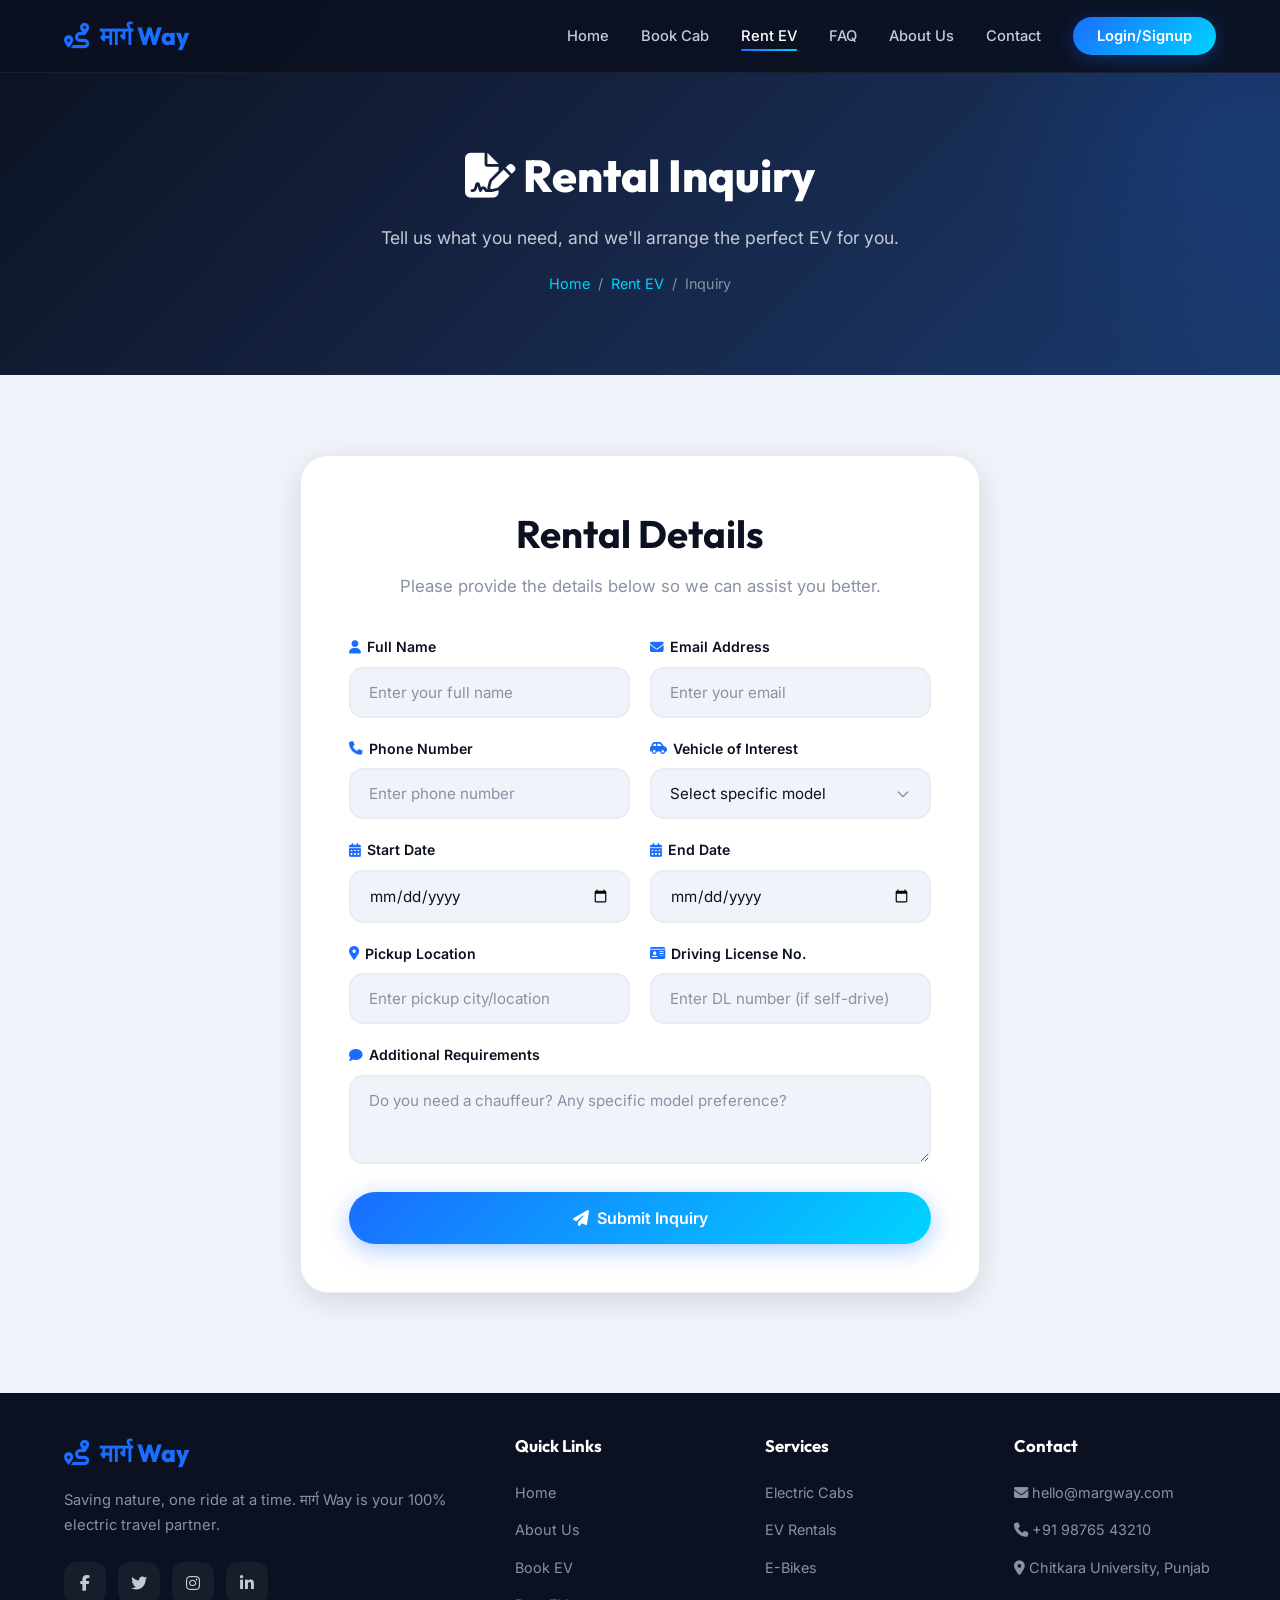
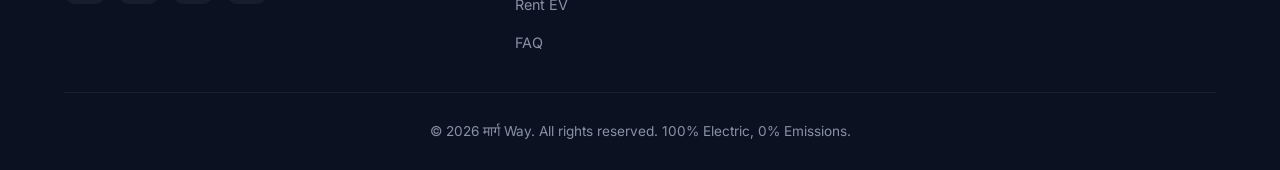
==== rent-form.html @ f296d5d8 "Add files via upload" ====
<!DOCTYPE html>
<html lang="en">

<head>
    <meta charset="UTF-8" />
    <meta name="viewport" content="width=device-width, initial-scale=1.0" />
    <title>Rent EV Inquiry — मार्ग Way</title>
    <meta name="description"
        content="Inquire about renting an EV with मार्ग Way. Tell us your requirements and we'll get you the perfect electric ride." />
    <link rel="stylesheet" href="css/style.css" />
    <link rel="stylesheet" href="https://cdnjs.cloudflare.com/ajax/libs/font-awesome/6.5.1/css/all.min.css" />
</head>

<body>

    <!-- ========== NAVBAR ========== -->
    <input type="checkbox" id="nav-toggle" class="nav-toggle">
    <nav class="navbar" id="navbar">
        <div class="container">
            <a href="index.html" class="navbar-logo">
                <i class="fas fa-route"></i>
                <span>मार्ग Way</span>
            </a>
            <ul class="nav-links" id="navLinks">
                <li><a href="index.html">Home</a></li>
                <li><a href="book.html">Book Cab</a></li>
                <li><a href="rent.html" class="active">Rent EV</a></li>
                <li><a href="faq.html">FAQ</a></li>
                <li><a href="about.html">About Us</a></li>
                <li><a href="contact.html">Contact</a></li>
                <li><a href="login.html" class="nav-cta">Login/Signup</a></li>
            </ul>
            <label for="nav-toggle" class="hamburger" id="hamburger">
                <span></span><span></span><span></span>
            </label>
        </div>
    </nav>

    <!-- ========== PAGE HEADER ========== -->
    <section class="page-header">
        <div class="container">
            <h1><i class="fas fa-file-signature"></i> Rental Inquiry</h1>
            <p>Tell us what you need, and we'll arrange the perfect EV for you.</p>
            <div class="breadcrumb">
                <a href="index.html">Home</a> <span>/</span> <a href="rent.html">Rent EV</a> <span>/</span>
                <span>Inquiry</span>
            </div>
        </div>
    </section>

    <!-- ========== INQUIRY FORM ========== -->
    <section class="form-section">
        <div class="container">
            <div class="form-container">
                <h2 class="section-title" style="margin-bottom: 8px;">Rental Details</h2>
                <p class="section-subtitle" style="margin-bottom: 36px;">Please provide the details below so we can
                    assist you better.</p>

                <form id="rentForm">
                    <div class="form-grid">
                        <div class="form-group">
                            <label><i class="fas fa-user"></i> Full Name</label>
                            <input type="text" placeholder="Enter your full name" id="rent-name" />
                        </div>
                        <div class="form-group">
                            <label><i class="fas fa-envelope"></i> Email Address</label>
                            <input type="email" placeholder="Enter your email" id="rent-email" />
                        </div>
                        <div class="form-group">
                            <label><i class="fas fa-phone"></i> Phone Number</label>
                            <input type="tel" placeholder="Enter phone number" id="rent-phone" />
                        </div>
                        <div class="form-group">
                            <label><i class="fas fa-car-side"></i> Vehicle of Interest</label>
                            <select id="rent-vehicle-type">
                                <option value="" disabled selected>Select specific model</option>
                                <option value="tesla">Tesla Model 3</option>
                                <option value="mg">MG ZS EV</option>
                                <option value="tata">Tata Nexon EV</option>
                                <option value="f77">Ultraviolette F77 (Bike)</option>
                                <option value="ather">Ather 450X (Scooter)</option>
                                <option value="bicycle">Smart E-Bicycle</option>
                            </select>
                        </div>
                        <div class="form-group">
                            <label><i class="fas fa-calendar-alt"></i> Start Date</label>
                            <input type="date" id="start-date" />
                        </div>
                        <div class="form-group">
                            <label><i class="fas fa-calendar-alt"></i> End Date</label>
                            <input type="date" id="end-date" />
                        </div>
                        <div class="form-group">
                            <label><i class="fas fa-map-marker-alt"></i> Pickup Location</label>
                            <input type="text" placeholder="Enter pickup city/location" id="pickup-location" />
                        </div>
                        <div class="form-group">
                            <label><i class="fas fa-id-card"></i> Driving License No.</label>
                            <input type="text" placeholder="Enter DL number (if self-drive)" id="dl-number" />
                        </div>
                        <div class="form-group full-width">
                            <label><i class="fas fa-comment"></i> Additional Requirements</label>
                            <textarea rows="3" placeholder="Do you need a chauffeur? Any specific model preference?"
                                id="rent-notes" style="resize: vertical;"></textarea>
                        </div>
                    </div>

                    <div class="form-submit">
                        <button type="button" class="btn btn-dark">
                            <i class="fas fa-paper-plane"></i> Submit Inquiry
                        </button>
                    </div>
                </form>
            </div>
        </div>
    </section>

    <!-- ========== FOOTER ========== -->
    <footer class="footer">
        <div class="container">
            <div class="footer-top">
                <div class="footer-brand">
                    <a href="index.html" class="navbar-logo">
                        <i class="fas fa-route"></i>
                        <span>मार्ग Way</span>
                    </a>
                    <p>Saving nature, one ride at a time. मार्ग Way is your 100% electric travel partner.</p>
                    <div class="footer-social">
                        <a href="#"><i class="fab fa-facebook-f"></i></a>
                        <a href="#"><i class="fab fa-twitter"></i></a>
                        <a href="#"><i class="fab fa-instagram"></i></a>
                        <a href="#"><i class="fab fa-linkedin-in"></i></a>
                    </div>
                </div>
                <div class="footer-col">
                    <h4>Quick Links</h4>
                    <ul>
                        <li><a href="index.html">Home</a></li>
                        <li><a href="about.html">About Us</a></li>
                        <li><a href="book.html">Book EV</a></li>
                        <li><a href="rent.html">Rent EV</a></li>
                        <li><a href="faq.html">FAQ</a></li>
                    </ul>
                </div>
                <div class="footer-col">
                    <h4>Services</h4>
                    <ul>
                        <li><a href="book.html">Electric Cabs</a></li>
                        <li><a href="rent.html">EV Rentals</a></li>
                        <li><a href="rent.html">E-Bikes</a></li>
                    </ul>
                </div>
                <div class="footer-col">
                    <h4>Contact</h4>
                    <ul>
                        <li><a href="contact.html"><i class="fas fa-envelope"></i> hello@margway.com</a></li>
                        <li><a href="contact.html"><i class="fas fa-phone"></i> +91 98765 43210</a></li>
                        <li><a href="contact.html"><i class="fas fa-location-dot"></i> Chitkara University, Punjab</a></li>
                    </ul>
                </div>
            </div>
            <div class="footer-bottom">
                <p>&copy; 2026 मार्ग Way. All rights reserved. 100% Electric, 0% Emissions.</p>
            </div>
        </div>
    </footer>

    <script src="js/auth.js"></script>
    <script src="js/booking.js"></script>
</body>

</html>
---- css/style.css ----
/* ===================================================
   मार्ग Way — Premium Ride Sharing CSS
   Color Palette: Deep Navy, Electric Blue, White
   =================================================== */

/* ---------- Google Fonts ---------- */
@import url('https://fonts.googleapis.com/css2?family=Inter:wght@300;400;500;600;700;800;900&family=Outfit:wght@300;400;500;600;700;800&display=swap');

/* ---------- Reset ---------- */
*,
*::before,
*::after {
  margin: 0;
  padding: 0;
  box-sizing: border-box;
}

html {
  scroll-behavior: smooth;
  font-size: 16px;
}

body {
  font-family: 'Inter', sans-serif;
  color: #0b1120;
  background: #f0f4fa;
  line-height: 1.6;
}

a {
  text-decoration: none;
  color: inherit;
}

ul {
  list-style: none;
}

img {
  max-width: 100%;
  display: block;
}

/* ---------- Utility ---------- */
.container {
  max-width: 1200px;
  margin: 0 auto;
  padding: 0 24px;
}

.section-title {
  font-family: 'Outfit', sans-serif;
  font-size: 2.4rem;
  font-weight: 700;
  text-align: center;
  margin-bottom: 12px;
  color: #0b1120;
}

.section-subtitle {
  text-align: center;
  color: #8892a4;
  font-size: 1.05rem;
  max-width: 600px;
  margin: 0 auto 48px;
}

/* =============================================
   NAVBAR
   ============================================= */
.navbar {
  position: fixed;
  top: 0;
  left: 0;
  width: 100%;
  z-index: 1000;
  background: rgba(11, 17, 32, 0.92);
  backdrop-filter: blur(18px);
  border-bottom: 1px solid rgba(255, 255, 255, 0.06);
  transition: 0.35s cubic-bezier(0.4, 0, 0.2, 1);
}

.navbar .container {
  display: flex;
  align-items: center;
  justify-content: space-between;
  height: 72px;
}

.navbar-logo {
  display: flex;
  align-items: center;
  gap: 10px;
  font-family: 'Outfit', sans-serif;
  font-weight: 800;
  font-size: 1.55rem;
  color: #ffffff;
}

.navbar-logo i {
  font-size: 1.6rem;
  color: #1a6dff;
}

.navbar-logo span {
  color: #1a6dff;
}

.nav-links {
  display: flex;
  align-items: center;
  gap: 32px;
}

.nav-links a {
  font-size: 0.92rem;
  font-weight: 500;
  color: #c4cad4;
  position: relative;
  padding: 4px 0;
  transition: 0.35s cubic-bezier(0.4, 0, 0.2, 1);
}

.nav-links a::after {
  content: '';
  position: absolute;
  bottom: -2px;
  left: 0;
  width: 0;
  height: 2px;
  background: linear-gradient(135deg, #1a6dff, #00d4ff);
  border-radius: 2px;
  transition: 0.35s cubic-bezier(0.4, 0, 0.2, 1);
}

.nav-links a:hover,
.nav-links a.active {
  color: #ffffff;
}

.nav-links a:hover::after,
.nav-links a.active::after {
  width: 100%;
}

.nav-cta {
  background: linear-gradient(135deg, #1a6dff, #00d4ff) !important;
  color: #ffffff !important;
  padding: 10px 24px !important;
  border-radius: 50px !important;
  font-weight: 600 !important;
  transition: 0.35s cubic-bezier(0.4, 0, 0.2, 1) !important;
  box-shadow: 0 4px 18px rgba(26, 109, 255, 0.3);
}

.nav-cta::after {
  display: none !important;
}

.nav-cta:hover {
  transform: translateY(-2px);
  box-shadow: 0 6px 24px rgba(26, 109, 255, 0.45) !important;
}

/* Navigation Toggle (Checkbox Hack) */
.nav-toggle {
  display: none;
}

/* Hamburger */
.hamburger {
  display: none;
  flex-direction: column;
  gap: 5px;
  cursor: pointer;
  z-index: 1100;
}

.hamburger span {
  width: 26px;
  height: 2.5px;
  background: #ffffff;
  border-radius: 3px;
  transition: 0.35s cubic-bezier(0.4, 0, 0.2, 1);
}

/* Toggle Animation & State */
.nav-toggle:checked~.navbar .container .hamburger span:nth-child(1) {
  transform: translateY(7.5px) rotate(45deg);
}

.nav-toggle:checked~.navbar .container .hamburger span:nth-child(2) {
  opacity: 0;
}

.nav-toggle:checked~.navbar .container .hamburger span:nth-child(3) {
  transform: translateY(-7.5px) rotate(-45deg);
}

/* =============================================
   HERO SECTION
   ============================================= */
.hero {
  position: relative;
  min-height: 100vh;
  display: flex;
  align-items: center;
  background: linear-gradient(135deg, #0b1120 0%, #162545 50%, #1a3a6e 100%);
  overflow: hidden;
  padding-top: 72px;
}

.hero::before {
  content: '';
  position: absolute;
  top: -50%;
  right: -20%;
  width: 700px;
  height: 700px;
  background: radial-gradient(circle, rgba(26, 109, 255, 0.15) 0%, transparent 70%);
  border-radius: 50%;
  animation: heroGlow 6s ease-in-out infinite alternate;
}

.hero::after {
  content: '';
  position: absolute;
  bottom: -30%;
  left: -10%;
  width: 500px;
  height: 500px;
  background: radial-gradient(circle, rgba(0, 212, 255, 0.1) 0%, transparent 70%);
  border-radius: 50%;
  animation: heroGlow 8s ease-in-out infinite alternate-reverse;
}

@keyframes heroGlow {
  0% {
    transform: scale(1) translate(0, 0);
  }

  100% {
    transform: scale(1.15) translate(20px, -20px);
  }
}

.hero .container {
  position: relative;
  z-index: 2;
  display: flex;
  align-items: center;
  justify-content: space-between;
  gap: 60px;
}

.hero-content {
  flex: 1;
  max-width: 600px;
}

.hero-badge {
  display: inline-flex;
  align-items: center;
  gap: 8px;
  background: rgba(26, 109, 255, 0.12);
  border: 1px solid rgba(26, 109, 255, 0.25);
  padding: 8px 18px;
  border-radius: 50px;
  font-size: 0.82rem;
  font-weight: 600;
  color: #00d4ff;
  margin-bottom: 28px;
  letter-spacing: 0.5px;
}

.hero-badge i {
  font-size: 0.9rem;
}

.hero h1 {
  font-family: 'Outfit', sans-serif;
  font-size: 3.6rem;
  font-weight: 800;
  line-height: 1.12;
  color: #ffffff;
  margin-bottom: 20px;
}

.hero h1 .highlight {
  color: #1a6dff;
}

.hero p {
  font-size: 1.15rem;
  color: #c4cad4;
  margin-bottom: 36px;
  line-height: 1.7;
}

.hero-buttons {
  display: flex;
  gap: 16px;
  flex-wrap: wrap;
}

.animation-container {
  position: absolute;
  top: 72px;
  left: 0;
  width: 100%;
  height: calc(100vh - 72px);
  z-index: 1;
  background: #111;
  overflow: hidden;
}

.video-bg {
  position: absolute;
  top: 50%;
  left: 50%;
  min-width: 100%;
  min-height: 100%;
  width: auto;
  height: auto;
  transform: translate(-50%, -50%);
  object-fit: cover;
  opacity: 0.85;
  z-index: 1;
}

.hero-content-wrapper {
  position: relative;
  z-index: 10;
  width: 100%;
}

.hero-content {
  background: rgba(11, 17, 32, 0.7);
  backdrop-filter: blur(16px);
  backdrop-filter: blur(16px);
  padding: 48px;
  border-radius: 28px;
  border: 1px solid rgba(255, 255, 255, 0.15);
  max-width: 620px;
  box-shadow: 0 25px 50px rgba(0, 0, 0, 0.3);
}


.hero-stats {
  display: flex;
  gap: 40px;
  margin-top: 48px;
}

.hero-stat {
  text-align: left;
}

.hero-stat .number {
  font-family: 'Outfit', sans-serif;
  font-size: 2rem;
  font-weight: 800;
  color: #ffffff;
}

.hero-stat .label {
  font-size: 0.85rem;
  color: #8892a4;
  margin-top: 2px;
}

/* =============================================
   BUTTONS
   ============================================= */
.btn {
  display: inline-flex;
  align-items: center;
  gap: 8px;
  padding: 14px 32px;
  border-radius: 50px;
  font-size: 0.95rem;
  font-weight: 600;
  cursor: pointer;
  border: none;
  transition: 0.35s cubic-bezier(0.4, 0, 0.2, 1);
  font-family: 'Inter', sans-serif;
}

.btn-primary {
  background: linear-gradient(135deg, #1a6dff, #00d4ff);
  color: #ffffff;
  box-shadow: 0 6px 24px rgba(26, 109, 255, 0.35);
}

.btn-primary:hover {
  transform: translateY(-3px);
  box-shadow: 0 10px 36px rgba(26, 109, 255, 0.5);
}

.btn-outline {
  background: transparent;
  color: #ffffff;
  border: 2px solid rgba(255, 255, 255, 0.2);
}

.btn-outline:hover {
  background: rgba(255, 255, 255, 0.08);
  border-color: rgba(255, 255, 255, 0.4);
  transform: translateY(-3px);
}

.btn-dark {
  background: linear-gradient(135deg, #1a6dff, #00d4ff);
  color: #ffffff;
  box-shadow: 0 6px 24px rgba(26, 109, 255, 0.35);
}

.btn-dark:hover {
  transform: translateY(-3px);
  box-shadow: 0 10px 36px rgba(26, 109, 255, 0.5);
}

/* =============================================
   SERVICES SECTION
   ============================================= */
.services {
  padding: 100px 0;
  background: #ffffff;
}

.services-grid {
  display: grid;
  grid-template-columns: repeat(4, 1fr);
  gap: 24px;
}

.service-card {
  background: #ffffff;
  border: 1px solid #e8ecf4;
  border-radius: 20px;
  padding: 36px 28px;
  text-align: center;
  transition: 0.35s cubic-bezier(0.4, 0, 0.2, 1);
  position: relative;
  overflow: hidden;
}

.service-card::before {
  content: '';
  position: absolute;
  top: 0;
  left: 0;
  width: 100%;
  height: 4px;
  background: linear-gradient(135deg, #1a6dff, #00d4ff);
  transform: scaleX(0);
  transition: 0.35s cubic-bezier(0.4, 0, 0.2, 1);
}

.service-card:hover {
  transform: translateY(-8px);
  box-shadow: 0 16px 48px rgba(0, 0, 0, 0.18);
  border-color: transparent;
}

.service-card:hover::before {
  transform: scaleX(1);
}

.service-icon {
  width: 72px;
  height: 72px;
  border-radius: 14px;
  background: linear-gradient(135deg, rgba(26, 109, 255, 0.08), rgba(0, 212, 255, 0.08));
  display: flex;
  align-items: center;
  justify-content: center;
  margin: 0 auto 20px;
  font-size: 1.8rem;
  color: #1a6dff;
  transition: 0.35s cubic-bezier(0.4, 0, 0.2, 1);
}

.service-card:hover .service-icon {
  background: linear-gradient(135deg, #1a6dff, #00d4ff);
  color: #ffffff;
  transform: scale(1.1);
}

.service-card h3 {
  font-family: 'Outfit', sans-serif;
  font-size: 1.2rem;
  font-weight: 700;
  margin-bottom: 10px;
  color: #0b1120;
}

.service-card p {
  font-size: 0.9rem;
  color: #8892a4;
  line-height: 1.6;
}

/* =============================================
   WHY CHOOSE US
   ============================================= */
.why-us {
  padding: 100px 0;
  background: #f0f4fa;
}

.why-carousel-container {
  width: 100%;
  margin-top: 40px;
  overflow: hidden;
  position: relative;
  mask-image: linear-gradient(to right, transparent, black 10%, black 90%, transparent);
  mask-image: linear-gradient(to right, transparent, black 10%, black 90%, transparent);
}

.why-carousel-track {
  display: flex;
  gap: 28px;
  width: max-content;
  animation: scroll 40s linear infinite;
  padding: 20px 0;
}

.why-carousel-container:hover .why-carousel-track {
  animation-play-state: paused;
}

@keyframes scroll {
  0% {
    transform: translateX(0);
  }

  100% {
    transform: translateX(calc(-50% - 14px));
  }
}

.why-card {
  width: 350px;
  flex-shrink: 0;
  background: #ffffff;
  border-radius: 20px;
  padding: 40px 32px;
  box-shadow: 0 2px 12px rgba(0, 0, 0, 0.08);
  transition: 0.35s cubic-bezier(0.4, 0, 0.2, 1);
  position: relative;
}

.why-card:hover {
  transform: translateY(-6px);
  box-shadow: 0 8px 30px rgba(0, 0, 0, 0.12);
}

.why-card-icon {
  width: 56px;
  height: 56px;
  border-radius: 14px;
  display: flex;
  align-items: center;
  justify-content: center;
  font-size: 1.4rem;
  margin-bottom: 20px;
  color: #ffffff;
}

.why-card:nth-child(6n+1) .why-card-icon {
  background: linear-gradient(135deg, #1a6dff, #5c9aff);
}

.why-card:nth-child(6n+2) .why-card-icon {
  background: linear-gradient(135deg, #00c9a7, #00d4ff);
}

.why-card:nth-child(6n+3) .why-card-icon {
  background: linear-gradient(135deg, #ff6b6b, #ffa06b);
}

.why-card:nth-child(6n+4) .why-card-icon {
  background: linear-gradient(135deg, #a855f7, #6366f1);
}

.why-card:nth-child(6n+5) .why-card-icon {
  background: linear-gradient(135deg, #f59e0b, #ef4444);
}

.why-card:nth-child(6n+6) .why-card-icon {
  background: linear-gradient(135deg, #10b981, #059669);
}

.why-card h3 {
  font-family: 'Outfit', sans-serif;
  font-size: 1.15rem;
  font-weight: 700;
  margin-bottom: 10px;
  color: #0b1120;
}

.why-card p {
  font-size: 0.9rem;
  color: #8892a4;
  line-height: 1.65;
}

/* =============================================
   CTA SECTION
   ============================================= */
.cta-section {
  padding: 100px 0;
  background: linear-gradient(135deg, #0b1120 0%, #162545 50%, #1a3a6e 100%);
  position: relative;
  overflow: hidden;
}

.cta-section::before {
  content: '';
  position: absolute;
  top: -40%;
  right: -10%;
  width: 500px;
  height: 500px;
  background: radial-gradient(circle, rgba(26, 109, 255, 0.12) 0%, transparent 70%);
  border-radius: 50%;
}

.cta-content {
  text-align: center;
  position: relative;
  z-index: 2;
}

.cta-content h2 {
  font-family: 'Outfit', sans-serif;
  font-size: 2.6rem;
  font-weight: 800;
  color: #ffffff;
  margin-bottom: 16px;
}

.cta-content p {
  font-size: 1.1rem;
  color: #c4cad4;
  max-width: 550px;
  margin: 0 auto 36px;
}

.cta-buttons {
  display: flex;
  gap: 16px;
  justify-content: center;
  flex-wrap: wrap;
}

/* =============================================
   FOOTER
   ============================================= */
.footer {
  background: #0b1120;
  color: #c4cad4;
  padding: 40px 0 0;
}

.footer-top {
  display: grid;
  grid-template-columns: 2fr 1fr 1fr 1fr;
  gap: 48px;
  padding-bottom: 24px;
  border-bottom: 1px solid rgba(255, 255, 255, 0.06);
}

.footer-brand p {
  font-size: 0.92rem;
  line-height: 1.7;
  margin-top: 16px;
  color: #8892a4;
}

.footer-social {
  display: flex;
  gap: 12px;
  margin-top: 24px;
}

.footer-social a {
  width: 42px;
  height: 42px;
  border-radius: 12px;
  display: flex;
  align-items: center;
  justify-content: center;
  background: rgba(255, 255, 255, 0.05);
  color: #c4cad4;
  font-size: 1rem;
  transition: 0.35s cubic-bezier(0.4, 0, 0.2, 1);
}

.footer-social a:hover {
  background: linear-gradient(135deg, #1a6dff, #00d4ff);
  color: #ffffff;
  transform: translateY(-3px);
}

.footer-col h4 {
  font-family: 'Outfit', sans-serif;
  font-size: 1.05rem;
  font-weight: 700;
  color: #ffffff;
  margin-bottom: 20px;
}

.footer-col ul li {
  margin-bottom: 12px;
}

.footer-col ul li a {
  font-size: 0.9rem;
  color: #8892a4;
  transition: 0.35s cubic-bezier(0.4, 0, 0.2, 1);
}

.footer-col ul li a:hover {
  color: #00d4ff;
  padding-left: 6px;
}

.footer-bottom {
  text-align: center;
  padding: 28px 0;
  font-size: 0.85rem;
  color: #8892a4;
}

/* =============================================
   PAGE HEADERS (Inner pages)
   ============================================= */
.page-header {
  padding: 140px 0 80px;
  background: linear-gradient(135deg, #0b1120 0%, #162545 50%, #1a3a6e 100%);
  text-align: center;
  position: relative;
  overflow: hidden;
}

.page-header::before {
  content: '';
  position: absolute;
  top: -30%;
  right: -15%;
  width: 500px;
  height: 500px;
  background: radial-gradient(circle, rgba(26, 109, 255, 0.12) 0%, transparent 70%);
  border-radius: 50%;
}

.page-header h1 {
  font-family: 'Outfit', sans-serif;
  font-size: 2.8rem;
  font-weight: 800;
  color: #ffffff;
  margin-bottom: 12px;
  position: relative;
  z-index: 2;
}

.page-header p {
  font-size: 1.1rem;
  color: #c4cad4;
  position: relative;
  z-index: 2;
}

.page-header .breadcrumb {
  display: flex;
  justify-content: center;
  gap: 8px;
  margin-top: 20px;
  font-size: 0.9rem;
  color: #8892a4;
  position: relative;
  z-index: 2;
}

.page-header .breadcrumb a {
  color: #00d4ff;
  transition: 0.35s cubic-bezier(0.4, 0, 0.2, 1);
}

.page-header .breadcrumb a:hover {
  color: #ffffff;
}

/* =============================================
   FORMS
   ============================================= */
.form-section {
  padding: 80px 0 100px;
  background: #f0f4fa;
}

.form-container {
  max-width: 680px;
  margin: 0 auto;
  background: #ffffff;
  border-radius: 28px;
  padding: 48px;
  box-shadow: 0 8px 30px rgba(0, 0, 0, 0.12);
  border: 1px solid #e8ecf4;
}

.form-grid {
  display: grid;
  grid-template-columns: 1fr 1fr;
  gap: 20px;
}

.form-group {
  display: flex;
  flex-direction: column;
}

.form-group.full-width {
  grid-column: 1 / -1;
}

.form-group label {
  font-size: 0.88rem;
  font-weight: 600;
  color: #0b1120;
  margin-bottom: 8px;
  display: flex;
  align-items: center;
  gap: 6px;
}

.form-group label i {
  color: #1a6dff;
  font-size: 0.85rem;
}

.form-group input,
.form-group select,
.form-group textarea {
  padding: 14px 18px;
  border: 2px solid #e8ecf4;
  border-radius: 14px;
  font-size: 0.95rem;
  font-family: 'Inter', sans-serif;
  color: #0b1120;
  background: #f0f4fa;
  transition: 0.35s cubic-bezier(0.4, 0, 0.2, 1);
  outline: none;
  width: 100%;
  line-height: normal;
  /* Fix for Safari select height */
}

.form-group select {
  appearance: none;
  -moz-appearance: none;
  appearance: none;
  background-image: url("data:image/svg+xml,%3Csvg xmlns='http://www.w3.org/2000/svg' fill='none' viewBox='0 0 24 24' stroke='%238892a4'%3E%3Cpath stroke-linecap='round' stroke-linejoin='round' stroke-width='2' d='M19 9l-7 7-7-7'%3E%3C/path%3E%3C/svg%3E");
  background-repeat: no-repeat;
  background-position: right 18px center;
  background-size: 16px;
  padding-right: 48px;
  /* Space for the custom arrow */
}

.form-group input:focus,
.form-group select:focus,
.form-group textarea:focus {
  border-color: #1a6dff;
  background: #ffffff;
  box-shadow: 0 0 0 4px rgba(26, 109, 255, 0.08);
}

.form-group input::placeholder,
.form-group textarea::placeholder {
  color: #8892a4;
}

.form-submit {
  margin-top: 28px;
  text-align: center;
}

.form-submit .btn {
  width: 100%;
  justify-content: center;
  padding: 16px 32px;
  font-size: 1rem;
}

/* =============================================
   VEHICLE CARDS (Rent Page)
   ============================================= */
.rent-section {
  padding: 80px 0 100px;
  background: #f0f4fa;
}

.rent-grid {
  display: grid;
  grid-template-columns: repeat(2, 1fr);
  gap: 28px;
}

.vehicle-card {
  background: #ffffff;
  border-radius: 28px;
  overflow: hidden;
  box-shadow: 0 2px 12px rgba(0, 0, 0, 0.08);
  border: 1px solid #e8ecf4;
  transition: 0.35s cubic-bezier(0.4, 0, 0.2, 1);
  display: flex;
  flex-direction: column;
}

.vehicle-card:hover {
  transform: translateY(-8px);
  box-shadow: 0 16px 48px rgba(0, 0, 0, 0.18);
  border-color: transparent;
}

.vehicle-card-image {
  width: 100%;
  height: 240px;
  overflow: hidden;
  background: linear-gradient(135deg, #f0f4fa, #e8ecf4);
}

.vehicle-card-image img {
  width: 100%;
  height: 100%;
  object-fit: cover;
  transition: 0.35s cubic-bezier(0.4, 0, 0.2, 1);
}

.vehicle-card:hover .vehicle-card-image img {
  transform: scale(1.05);
}

.vehicle-card-body {
  padding: 28px;
  flex: 1;
  display: flex;
  flex-direction: column;
}

.vehicle-card-body h3 {
  font-family: 'Outfit', sans-serif;
  font-size: 1.3rem;
  font-weight: 700;
  color: #0b1120;
  margin-bottom: 8px;
}

.vehicle-card-meta {
  display: flex;
  gap: 16px;
  margin-bottom: 16px;
}

.vehicle-card-meta span {
  font-size: 0.82rem;
  color: #8892a4;
  display: flex;
  align-items: center;
  gap: 5px;
}

.vehicle-card-meta span i {
  color: #1a6dff;
}

.vehicle-card-price {
  font-family: 'Outfit', sans-serif;
  font-size: 1.5rem;
  font-weight: 800;
  color: #1a6dff;
  margin-bottom: 20px;
}

.vehicle-card-price small {
  font-size: 0.85rem;
  font-weight: 400;
  color: #8892a4;
}

.vehicle-card-body .btn {
  margin-top: auto;
  justify-content: center;
}

/* =============================================
   ABOUT PAGE
   ============================================= */
.about-section {
  padding: 80px 0;
}

.about-content {
  display: grid;
  grid-template-columns: 1fr 1fr;
  gap: 60px;
  align-items: center;
}

.about-text h2 {
  font-family: 'Outfit', sans-serif;
  font-size: 2.2rem;
  font-weight: 800;
  color: #0b1120;
  margin-bottom: 20px;
}

.about-text p {
  color: #8892a4;
  font-size: 1rem;
  line-height: 1.8;
  margin-bottom: 16px;
}

.about-stats {
  display: grid;
  grid-template-columns: repeat(2, 1fr);
  gap: 24px;
  margin-top: 32px;
}

.about-stat-item {
  background: #f0f4fa;
  padding: 24px;
  border-radius: 14px;
  text-align: center;
}

.about-stat-item .number {
  font-family: 'Outfit', sans-serif;
  font-size: 2rem;
  font-weight: 800;
  color: #1a6dff;
}

.about-stat-item .label {
  font-size: 0.85rem;
  color: #8892a4;
  margin-top: 4px;
}

.about-image {
  position: relative;
}

.about-image-main {
  border-radius: 28px;
  box-shadow: 0 16px 48px rgba(0, 0, 0, 0.18);
  width: 100%;
}


.team-section {
  padding: 80px 0;
  background: #f0f4fa;
}

.team-grid {
  display: grid;
  grid-template-columns: repeat(4, 1fr);
  gap: 24px;
}

.team-card {
  background: #ffffff;
  border-radius: 20px;
  padding: 32px 20px;
  text-align: center;
  box-shadow: 0 2px 12px rgba(0, 0, 0, 0.08);
  transition: 0.35s cubic-bezier(0.4, 0, 0.2, 1);
}

.team-card:hover {
  transform: translateY(-6px);
  box-shadow: 0 8px 30px rgba(0, 0, 0, 0.12);
}

.team-avatar {
  width: 90px;
  height: 90px;
  border-radius: 50%;
  margin: 0 auto 16px;
  background: linear-gradient(135deg, #1a6dff, #00d4ff);
  display: flex;
  align-items: center;
  justify-content: center;
  font-size: 2rem;
  color: #ffffff;
}

.team-card h4 {
  font-family: 'Outfit', sans-serif;
  font-size: 1.05rem;
  font-weight: 700;
  color: #0b1120;
  margin-bottom: 4px;
}

.team-card span {
  font-size: 0.82rem;
  color: #8892a4;
}


.mission-section {
  padding: 80px 0;
}

.mission-grid {
  display: grid;
  grid-template-columns: repeat(2, 1fr);
  gap: 28px;
}

.mission-card {
  background: #ffffff;
  padding: 40px 32px;
  border-radius: 20px;
  box-shadow: 0 2px 12px rgba(0, 0, 0, 0.08);
  border-left: 4px solid;
  transition: 0.35s cubic-bezier(0.4, 0, 0.2, 1);
}

.mission-card:hover {
  transform: translateY(-4px);
  box-shadow: 0 8px 30px rgba(0, 0, 0, 0.12);
}

.mission-card:nth-child(1) {
  border-left-color: #1a6dff;
}

.mission-card:nth-child(2) {
  border-left-color: #00d4ff;
}

.mission-card h3 {
  font-family: 'Outfit', sans-serif;
  font-size: 1.3rem;
  font-weight: 700;
  color: #0b1120;
  margin-bottom: 12px;
  display: flex;
  align-items: center;
  gap: 10px;
}

.mission-card h3 i {
  color: #1a6dff;
}

.mission-card p {
  font-size: 0.95rem;
  color: #8892a4;
  line-height: 1.7;
}

/* =============================================
   CONTACT PAGE
   ============================================= */
.contact-section {
  padding: 80px 0 100px;
  background: #f0f4fa;
}

.contact-wrapper {
  display: grid;
  grid-template-columns: 1fr 1.4fr;
  gap: 40px;
}

.contact-info {
  display: flex;
  flex-direction: column;
  gap: 24px;
}

.contact-info-card {
  background: #ffffff;
  padding: 28px;
  border-radius: 20px;
  box-shadow: 0 2px 12px rgba(0, 0, 0, 0.08);
  display: flex;
  align-items: flex-start;
  gap: 16px;
  transition: 0.35s cubic-bezier(0.4, 0, 0.2, 1);
}

.contact-info-card:hover {
  transform: translateY(-4px);
  box-shadow: 0 8px 30px rgba(0, 0, 0, 0.12);
}

.contact-info-card .icon {
  width: 50px;
  height: 50px;
  border-radius: 14px;
  background: linear-gradient(135deg, rgba(26, 109, 255, 0.08), rgba(0, 212, 255, 0.08));
  display: flex;
  align-items: center;
  justify-content: center;
  font-size: 1.2rem;
  color: #1a6dff;
  flex-shrink: 0;
}

.contact-info-card h4 {
  font-family: 'Outfit', sans-serif;
  font-size: 1rem;
  font-weight: 700;
  color: #0b1120;
  margin-bottom: 4px;
}

.contact-info-card p {
  font-size: 0.9rem;
  color: #8892a4;
  line-height: 1.6;
}

.contact-form {
  background: #ffffff;
  border-radius: 28px;
  padding: 40px;
  box-shadow: 0 8px 30px rgba(0, 0, 0, 0.12);
  border: 1px solid #e8ecf4;
}

/* =============================================
   MAP SECTION
   ============================================= */
.map-section {
  height: 400px;
  background: #111a2e;
  display: flex;
  align-items: center;
  justify-content: center;
  color: #8892a4;
  font-size: 1.2rem;
}

.map-section iframe {
  width: 100%;
  height: 100%;
  border: none;
}

/* =============================================
   RESPONSIVE DESIGN
   ============================================= */
@media (max-width: 1024px) {
  .services-grid {
    grid-template-columns: repeat(2, 1fr);
  }

  .footer-top {
    grid-template-columns: 1fr 1fr;
    gap: 36px;
  }

  .team-grid {
    grid-template-columns: repeat(2, 1fr);
  }

  .about-content {
    grid-template-columns: 1fr;
  }
}

@media (max-width: 768px) {
  .hamburger {
    display: flex;
  }

  .nav-links {
    position: fixed;
    top: 0;
    right: -100%;
    width: 280px;
    height: 100vh;
    background: #0b1120;
    flex-direction: column;
    padding: 100px 32px 32px;
    gap: 24px;
    transition: 0.35s cubic-bezier(0.4, 0, 0.2, 1);
    box-shadow: -8px 0 30px rgba(0, 0, 0, 0.3);
  }

  .nav-toggle:checked~.navbar .container .nav-links {
    right: 0;
  }

  .hero .container {
    flex-direction: column;
    text-align: center;
    padding-top: 40px;
  }

  .hero h1 {
    font-size: 2.4rem;
  }

  .hero-buttons {
    justify-content: center;
  }

  .hero-stats {
    justify-content: center;
    gap: 24px;
  }

  .hero-stat {
    text-align: center;
  }

  .services-grid {
    grid-template-columns: 1fr;
  }

  .rent-grid {
    grid-template-columns: 1fr;
  }

  .form-grid {
    grid-template-columns: 1fr;
  }

  .contact-wrapper {
    grid-template-columns: 1fr;
  }

  .mission-grid {
    grid-template-columns: 1fr;
  }

  .footer-top {
    grid-template-columns: 1fr;
  }

  .team-grid {
    grid-template-columns: 1fr;
  }

  .section-title {
    font-size: 1.8rem;
  }

  .page-header h1 {
    font-size: 2rem;
  }

  .cta-content h2 {
    font-size: 2rem;
  }

  .form-container {
    padding: 28px 20px;
  }

  .contact-form {
    padding: 28px 20px;
  }
}

@media (max-width: 480px) {
  .hero h1 {
    font-size: 1.9rem;
  }

  .hero-stats {
    flex-direction: column;
    gap: 16px;
  }

  .btn {
    padding: 12px 24px;
    font-size: 0.9rem;
  }

  .container {
    padding: 0 16px;
  }
}

/* =============================================
   ANIMATIONS (scroll-triggered feel)
   ============================================= */
@keyframes fadeInUp {
  from {
    opacity: 0;
    transform: translateY(30px);
  }

  to {
    opacity: 1;
    transform: translateY(0);
  }
}

.service-card,
.why-card,
.vehicle-card,
.contact-info-card,
.team-card,
.mission-card {
  animation: fadeInUp 0.6s ease forwards;
}

.service-card:nth-child(2),
.why-card:nth-child(2),
.vehicle-card:nth-child(2),
.team-card:nth-child(2) {
  animation-delay: 0.1s;
}

.service-card:nth-child(3),
.why-card:nth-child(3),
.vehicle-card:nth-child(3),
.team-card:nth-child(3) {
  animation-delay: 0.2s;
}

.service-card:nth-child(4),
.why-card:nth-child(4),
.vehicle-card:nth-child(4),
.team-card:nth-child(4) {
  animation-delay: 0.3s;
}


@keyframes pulse {

  0%,
  100% {
    transform: scale(1);
  }

  50% {
    transform: scale(1.05);
  }
}

/* =============================================
   FAQ PAGE
   ============================================= */
.faq-container {
  display: flex;
  flex-direction: column;
  gap: 16px;
}

.faq-item {
  background: #ffffff;
  border-radius: 20px;
  border: 1px solid #e8ecf4;
  overflow: hidden;
  transition: 0.35s cubic-bezier(0.4, 0, 0.2, 1);
  margin-bottom: 16px;
}

.faq-item:hover {
  border-color: #5c9aff;
  box-shadow: 0 8px 30px rgba(0, 0, 0, 0.12);
}

.faq-question {
  padding: 24px 32px;
  cursor: pointer;
  display: flex;
  align-items: center;
  justify-content: space-between;
  width: 100%;
  list-style: none;
  /* Hide default marker */
}

.faq-question::details-marker {
  display: none;
  /* Hide default marker in Safari */
}

.faq-question-text {
  display: flex;
  align-items: center;
  gap: 12px;
  font-family: 'Outfit', sans-serif;
  font-size: 1.15rem;
  font-weight: 600;
  color: #0b1120;
}

.faq-question-text i {
  color: #1a6dff;
  font-size: 1.2rem;
}

.toggle-icon {
  font-size: 1rem;
  color: #8892a4;
  transition: transform 0.3s ease;
}

.faq-item[open] .faq-question {
  background: rgba(26, 109, 255, 0.03);
}

.faq-item[open] .toggle-icon {
  transform: rotate(180deg);
  color: #1a6dff;
}

.faq-answer p {
  padding: 0 32px 24px;
  color: #8892a4;
  line-height: 1.7;
  font-size: 1rem;
  padding-left: 60px;
}

@media (max-width: 768px) {
  .faq-question {
    padding: 20px 24px;
  }

  .faq-answer p {
    padding: 0 24px 20px;
    padding-left: 24px;
  }

  .faq-question-text {
    font-size: 1.05rem;
  }
}

/* =============================================
   AUTH (Login / Signup)
   ============================================= */
.auth-page-wrapper {
  min-height: 100vh;
  display: flex;
  align-items: center;
  justify-content: center;
  padding: 80px 20px;
  background: radial-gradient(circle at top right, #1a3a6e, #0b1120);
  background-attachment: fixed;
  overflow-x: hidden;
  position: relative;
}


.auth-bg-blob {
  position: absolute;
  width: 600px;
  height: 600px;
  border-radius: 50%;
  background: linear-gradient(135deg, #1a6dff, #00d4ff);
  opacity: 0.12;
  filter: blur(120px);
  z-index: 1;
  animation: floatOrb 25s infinite alternate ease-in-out;
}

.blob-1 {
  top: -200px;
  right: -100px;
}

.blob-2 {
  bottom: -200px;
  left: -100px;
  background: #9d50bb;
  animation-delay: -5s;
}

@keyframes floatOrb {
  0% {
    transform: translate(0, 0) scale(1);
  }

  50% {
    transform: translate(60px, 40px) scale(1.05);
  }

  100% {
    transform: translate(-30px, 80px) scale(0.95);
  }
}

.auth-container {
  width: 100%;
  max-width: 1000px;
  background: rgba(255, 255, 255, 0.03);
  backdrop-filter: blur(30px);
  backdrop-filter: blur(30px);
  border: 1px solid rgba(255, 255, 255, 0.1);
  border-radius: 30px;
  box-shadow: 0 50px 100px rgba(0, 0, 0, 0.5);
  display: flex;
  position: relative;
  overflow: hidden;
  min-height: 660px;
  z-index: 10;
}

#auth-toggle {
  display: none;
}

.auth-overlay-side {
  position: absolute;
  top: 0;
  right: 0;
  width: 50%;
  height: 100%;
  background: linear-gradient(135deg, #1a6dff, #00d4ff);
  background-size: 200% 200%;
  background-position: 0% 50%;
  color: #ffffff;
  z-index: 100;
  transition: all 0.8s cubic-bezier(0.645, 0.045, 0.355, 1);
  display: flex;
  align-items: center;
  justify-content: center;
  text-align: center;
  padding: 40px;
}

#auth-toggle:checked~.auth-container .auth-overlay-side {
  transform: translateX(-100%);
  background-position: 100% 50%;
}

.auth-forms-track {
  display: flex;
  width: 100%;
  transition: transform 0.8s ease;
}

.auth-form-side {
  width: 50%;
  padding: 60px 80px;
  display: flex;
  flex-direction: column;
  justify-content: center;
  z-index: 5;
  transition: all 0.8s ease;
}


#auth-toggle:not(:checked)~.auth-container .sign-up-side {
  opacity: 0;
  visibility: hidden;
  transform: translateX(20px);
}

#auth-toggle:checked~.auth-container .sign-in-side {
  opacity: 0;
  visibility: hidden;
  transform: translateX(-20px);
}

#auth-toggle:checked~.auth-container .sign-up-side {
  opacity: 1;
  visibility: visible;
  transform: translateX(0);
}

#auth-toggle:not(:checked)~.auth-container .sign-in-side {
  opacity: 1;
  visibility: visible;
  transform: translateX(0);
}

.auth-form-side h2 {
  font-family: 'Outfit', sans-serif;
  font-size: 2.6rem;
  font-weight: 800;
  color: #ffffff;
  margin-bottom: 25px;
}

.auth-form-side .form-group {
  margin-bottom: 22px;
}

.auth-form-side .form-group label {
  color: rgba(255, 255, 255, 0.7);
  font-size: 0.9rem;
  margin-bottom: 10px;
  display: block;
  font-weight: 500;
  transition: 0.3s;
}

.auth-form-side input {
  background: rgba(255, 255, 255, 0.04);
  border: 1px solid rgba(255, 255, 255, 0.12);
  border-radius: 16px;
  padding: 16px 20px;
  color: #ffffff;
  width: 100%;
  outline: none;
  transition: all 0.3s ease;
}

.auth-form-side input:focus {
  background: rgba(255, 255, 255, 0.08);
  border-color: #00d4ff;
  box-shadow: 0 0 25px rgba(0, 212, 255, 0.2);
}

.social-login {
  display: flex;
  gap: 15px;
  margin-bottom: 30px;
}

.social-btn {
  flex: 1;
  height: 56px;
  display: flex;
  align-items: center;
  justify-content: center;
  background: rgba(255, 255, 255, 0.06);
  border: 1px solid rgba(255, 255, 255, 0.1);
  border-radius: 15px;
  color: #ffffff;
  font-size: 1.4rem;
  transition: all 0.3s cubic-bezier(0.175, 0.885, 0.32, 1.275);
}

.social-btn:hover {
  background: #ffffff;
  color: #1a6dff;
  transform: translateY(-5px) scale(1.05);
}

.auth-overlay-content {
  width: 100%;
}

.auth-overlay-side h2 {
  font-size: 2.4rem;
  font-family: 'Outfit', sans-serif;
  font-weight: 800;
  margin-bottom: 20px;
}

.auth-overlay-side p {
  font-size: 1.1rem;
  line-height: 1.6;
  opacity: 0.9;
  margin-bottom: 40px;
}

.auth-toggle-label {
  display: inline-block;
  padding: 15px 50px;
  border: 2px solid #ffffff;
  border-radius: 50px;
  color: #ffffff;
  font-weight: 700;
  text-transform: uppercase;
  letter-spacing: 2px;
  font-size: 0.9rem;
  cursor: pointer;
  transition: all 0.3s ease;
}

.auth-toggle-label:hover {
  background: #ffffff;
  color: #1a6dff;
  transform: scale(1.05);
}


.msg-signup,
.msg-signin {
  transition: all 0.6s ease;
}

#auth-toggle:checked~.auth-container .msg-signin {
  display: block;
  animation: authFadeIn 0.8s;
}

#auth-toggle:checked~.auth-container .msg-signup {
  display: none;
}

#auth-toggle:not(:checked)~.auth-container .msg-signin {
  display: none;
}

#auth-toggle:not(:checked)~.auth-container .msg-signup {
  display: block;
  animation: authFadeIn 0.8s;
}

@keyframes authFadeIn {
  from {
    opacity: 0;
    transform: translateY(20px);
  }

  to {
    opacity: 1;
    transform: translateY(0);
  }
}


@media (max-width: 992px) {
  .auth-form-side {
    padding: 60px 40px;
  }

  .auth-container {
    max-width: 900px;
  }
}

@media (max-width: 768px) {
  .auth-container {
    flex-direction: column;
    min-height: auto;
    max-width: 480px;
  }

  .auth-overlay-side {
    position: relative;
    width: 100%;
    height: auto;
    padding: 60px 40px;
    order: -1;
  }

  .auth-forms-track {
    transform: none !important;
    width: 100%;
    flex-wrap: wrap;
  }

  .auth-form-side {
    width: 100%;
    padding: 40px 30px;
    display: none;
  }

  #auth-toggle:not(:checked)~.auth-container .sign-in-side {
    display: flex;
  }

  #auth-toggle:checked~.auth-container .sign-up-side {
    display: flex;
  }

  #auth-toggle:checked~.auth-container .auth-overlay-side {
    transform: none;
  }
}
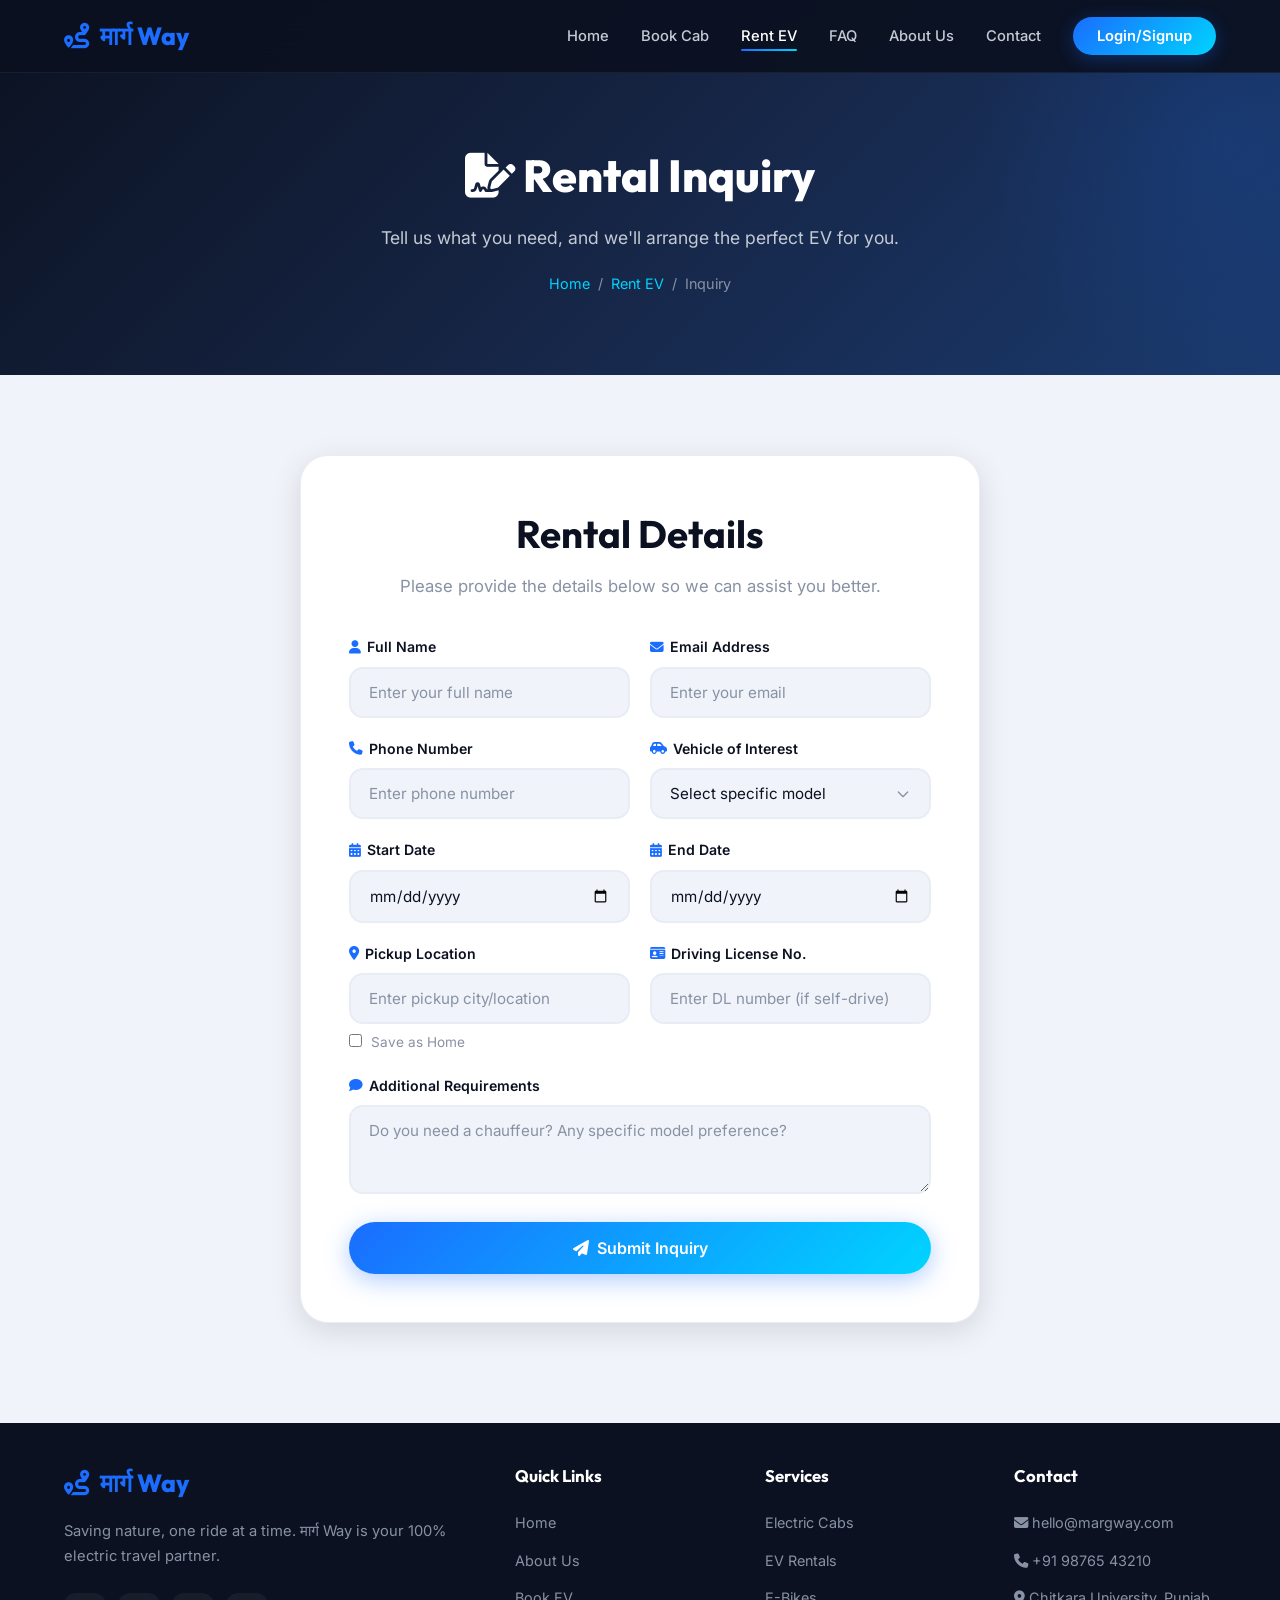
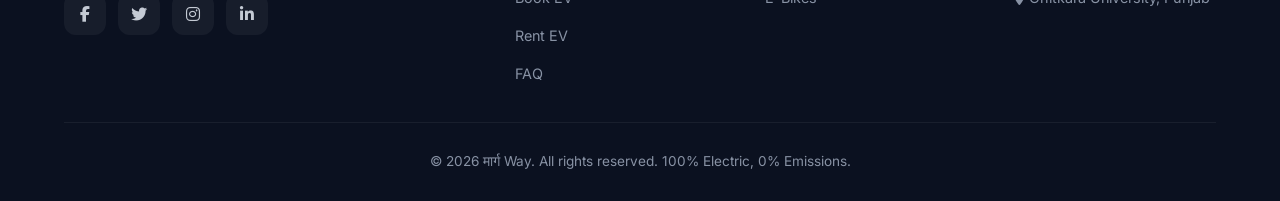
==== commit 57111857: "some modification" ====
--- a/rent-form.html
+++ b/rent-form.html
@@ -93,6 +93,10 @@
                         <div class="form-group">
                             <label><i class="fas fa-map-marker-alt"></i> Pickup Location</label>
                             <input type="text" placeholder="Enter pickup city/location" id="pickup-location" />
+                            <div style="margin-top: 5px;">
+                                <input type="checkbox" id="save-home-rent-pickup" style="width: auto; margin-right: 5px;"> <label for="save-home-rent-pickup" style="font-size: 0.85rem; font-weight: normal; color: #8892a4; display: inline;">Save as Home</label>
+                                <button type="button" id="use-home-rent-pickup" style="display: none; background: none; border: none; color: #1a6dff; font-size: 0.85rem; cursor: pointer; float: right; padding: 0;">Use Home</button>
+                            </div>
                         </div>
                         <div class="form-group">
                             <label><i class="fas fa-id-card"></i> Driving License No.</label>
@@ -103,6 +107,10 @@
                             <textarea rows="3" placeholder="Do you need a chauffeur? Any specific model preference?"
                                 id="rent-notes" style="resize: vertical;"></textarea>
                         </div>
+                    </div>
+
+                    <div id="live-fare-rent" style="text-align: center; font-size: 1.1rem; font-weight: bold; color: #28a745; margin-bottom: 20px; display: none;">
+                        Estimated Rate: <span id="fare-amount-rent">₹0</span> <span style="font-size: 0.85rem; color: #8892a4; font-weight: normal;">(Total for selected days)</span>
                     </div>
 
                     <div class="form-submit">
